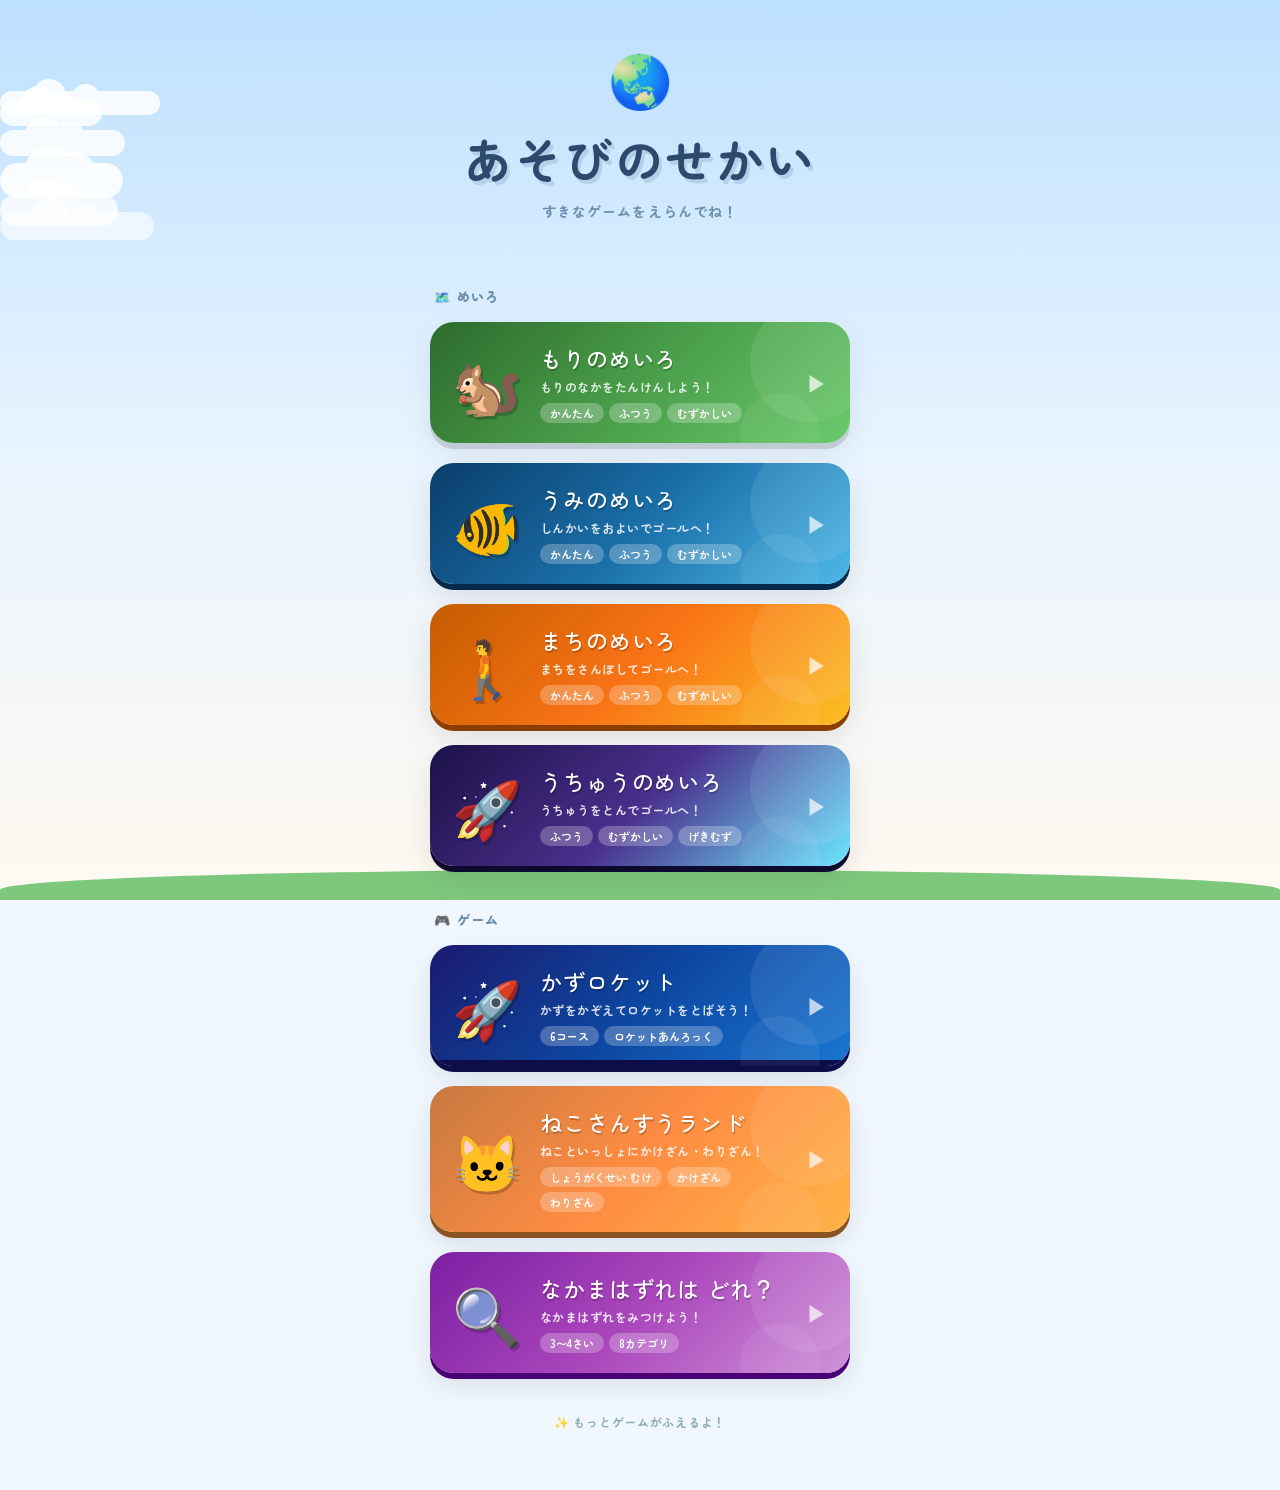
==== index.html @ f5f6fed6 "アプリ化に向けて全ゲームの外まわりをそろえる - 共通部品 common/asobi.css・asobi.js：ホームへ・おとボタンを同じ形と場所に、音を一括でオンオフ - 字体を Zen Maru " ====
<!DOCTYPE html>
<html lang="ja">
<head>
<meta charset="UTF-8">
<meta name="viewport" content="width=device-width, initial-scale=1, maximum-scale=1, user-scalable=no, viewport-fit=cover">
<title>あそびのせかい</title>
<link rel="stylesheet" href="common/asobi.css">
<script src="common/asobi.js"></script>
<style>

  * { margin: 0; padding: 0; box-sizing: border-box; }

  body {
    font-family: 'M PLUS Rounded 1c', sans-serif;
    min-height: 100vh;
    background: #f0f7ff;
    overflow-x: hidden;
  }

  /* 空のグラデーション背景 */
  .sky {
    position: fixed;
    inset: 0;
    background: linear-gradient(180deg, #bde0ff 0%, #e8f4ff 50%, #fff9f0 100%);
    z-index: 0;
  }

  /* 雲 */
  .clouds {
    position: fixed;
    inset: 0;
    z-index: 0;
    pointer-events: none;
    overflow: hidden;
  }
  .cloud {
    position: absolute;
    background: white;
    border-radius: 50px;
    opacity: 0.8;
    animation: floatCloud linear infinite;
  }
  .cloud::before, .cloud::after {
    content: '';
    position: absolute;
    background: white;
    border-radius: 50%;
  }
  @keyframes floatCloud {
    from { transform: translateX(-300px); }
    to { transform: translateX(110vw); }
  }

  /* メインコンテンツ */
  .content {
    position: relative;
    z-index: 1;
    display: flex;
    flex-direction: column;
    align-items: center;
    padding: 40px 20px 60px;
    min-height: 100vh;
  }

  /* タイトル */
  .title-area {
    text-align: center;
    margin-bottom: 10px;
    animation: fadeDown 0.6s ease both;
  }
  @keyframes fadeDown {
    from { opacity: 0; transform: translateY(-20px); }
    to { opacity: 1; transform: translateY(0); }
  }

  .title-emoji {
    font-size: 52px;
    display: block;
    margin-bottom: 8px;
    animation: bounce 2s ease-in-out infinite;
  }
  @keyframes bounce {
    0%, 100% { transform: translateY(0); }
    50% { transform: translateY(-8px); }
  }

  h1 {
    font-family: 'Kosugi Maru', sans-serif;
    font-size: clamp(28px, 8vw, 48px);
    color: #2c4a6e;
    text-shadow: 3px 4px 0 rgba(44,74,110,0.15);
    letter-spacing: 0.05em;
  }

  .subtitle {
    margin-top: 8px;
    font-size: 14px;
    color: #6a8faf;
    font-weight: 700;
    letter-spacing: 0.08em;
  }

  /* カードグリッド */
  .cards {
    display: flex;
    flex-direction: column;
    gap: 20px;
    width: 100%;
    max-width: 420px;
    margin-top: 32px;
  }

  /* 各カード */
  .card {
    text-decoration: none;
    display: block;
    border-radius: 24px;
    overflow: hidden;
    box-shadow: 0 6px 0 rgba(0,0,0,0.12), 0 12px 30px rgba(0,0,0,0.08);
    transition: transform 0.2s, box-shadow 0.2s;
    animation: fadeUp 0.5s ease both;
    position: relative;
  }
  .card:nth-child(1) { animation-delay: 0.1s; }
  .card:nth-child(2) { animation-delay: 0.2s; }
  .card:nth-child(3) { animation-delay: 0.3s; }
  .card:nth-child(4) { animation-delay: 0.4s; }
  .card:nth-child(5) { animation-delay: 0.5s; }
  .card:nth-child(6) { animation-delay: 0.6s; }
  .card-mori  { animation-delay: 0.1s; }
  .card-umi   { animation-delay: 0.2s; }
  .card-machi { animation-delay: 0.3s; }
  .card-space { animation-delay: 0.4s; }
  .card-rocket { animation-delay: 0.5s; }
  .card-neko  { animation-delay: 0.6s; }
  .card-nakama { animation-delay: 0.7s; }

  /* セクション見出し */
  .section-label {
    width: 100%;
    max-width: 420px;
    font-size: 13px;
    font-weight: 800;
    color: #6a8faf;
    letter-spacing: 0.1em;
    margin-top: 24px;
    margin-bottom: -4px;
    padding-left: 4px;
  }

  @keyframes fadeUp {
    from { opacity: 0; transform: translateY(30px); }
    to { opacity: 1; transform: translateY(0); }
  }

  .card:hover {
    transform: translateY(-4px) scale(1.01);
    box-shadow: 0 10px 0 rgba(0,0,0,0.12), 0 18px 40px rgba(0,0,0,0.12);
  }
  .card:active {
    transform: translateY(2px) scale(0.99);
    box-shadow: 0 3px 0 rgba(0,0,0,0.12);
  }

  .card-inner {
    display: flex;
    align-items: center;
    padding: 20px 22px;
    gap: 18px;
    position: relative;
    overflow: hidden;
    min-height: 110px;
  }

  /* 森カード */
  .card-mori .card-inner {
    background: linear-gradient(135deg, #2d6a2d 0%, #4a9e4a 50%, #6bc96b 100%);
  }
  .card-mori .card-border {
    box-shadow: 0 6px 0 #1a4a1a, 0 12px 30px rgba(0,0,0,0.1);
  }

  /* 街カード */
  .card-machi .card-inner {
    background: linear-gradient(135deg, #c45c00 0%, #f97316 50%, #fbbf24 100%);
  }
  .card-machi {
    box-shadow: 0 6px 0 #8b3e00, 0 12px 30px rgba(0,0,0,0.1);
  }

  /* かずロケットカード */
  .card-rocket .card-inner {
    background: linear-gradient(135deg, #1a1a6e 0%, #0d47a1 50%, #1976d2 100%);
    box-shadow: inset 0 -6px 0 #0d0d4a;
  }
  .card-rocket {
    box-shadow: 0 6px 0 #0d0d4a, 0 12px 30px rgba(0,0,0,0.1);
  }

  /* ねこ算数カード */
  .card-neko .card-inner {
    background: linear-gradient(135deg, #c87941 0%, #ff8c42 50%, #ffb347 100%);
  }
  .card-neko {
    box-shadow: 0 6px 0 #8a5520, 0 12px 30px rgba(0,0,0,0.1);
  }

  /* なかまわけカード */
  .card-nakama .card-inner {
    background: linear-gradient(135deg, #7b1fa2 0%, #ab47bc 50%, #ce93d8 100%);
  }
  .card-nakama {
    box-shadow: 0 6px 0 #4a0072, 0 12px 30px rgba(0,0,0,0.1);
  }

  /* 海カード */
  .card-umi .card-inner {
    background: linear-gradient(135deg, #0a3d6b 0%, #1a6fa8 50%, #4db8e8 100%);
  }
  .card-umi {
    box-shadow: 0 6px 0 #062a4a, 0 12px 30px rgba(0,0,0,0.1);
  }

  /* 宇宙カード */
  .card-space .card-inner {
    background: linear-gradient(135deg, #1b1147 0%, #4a2f8c 50%, #6ee7ff 100%);
  }
  .card-space {
    box-shadow: 0 6px 0 #0d0a2e, 0 12px 30px rgba(0,0,0,0.1);
  }

  /* カード装飾パターン */
  .card-inner::before {
    content: '';
    position: absolute;
    right: -20px;
    top: -20px;
    width: 120px;
    height: 120px;
    border-radius: 50%;
    background: rgba(255,255,255,0.08);
  }
  .card-inner::after {
    content: '';
    position: absolute;
    right: 30px;
    bottom: -30px;
    width: 80px;
    height: 80px;
    border-radius: 50%;
    background: rgba(255,255,255,0.06);
  }

  /* アイコン */
  .card-icon {
    font-size: 56px;
    flex-shrink: 0;
    filter: drop-shadow(2px 3px 0 rgba(0,0,0,0.2));
    animation: iconFloat 3s ease-in-out infinite;
    position: relative;
    z-index: 1;
  }
  .card:nth-child(2) .card-icon { animation-delay: -1s; }
  .card:nth-child(3) .card-icon { animation-delay: -2s; }
  .card:nth-child(4) .card-icon { animation-delay: -0.5s; }
  .card:nth-child(5) .card-icon { animation-delay: -1.5s; }
  .card:nth-child(6) .card-icon { animation-delay: -2.5s; }
  .card-umi    .card-icon { animation-delay: -1s; }
  .card-machi  .card-icon { animation-delay: -2s; }
  .card-space  .card-icon { animation-delay: -1.2s; }
  .card-rocket .card-icon { animation-delay: -0.5s; }
  .card-neko   .card-icon { animation-delay: -1.5s; }
  .card-nakama .card-icon { animation-delay: -2.5s; }
  @keyframes iconFloat {
    0%, 100% { transform: translateY(0) rotate(-3deg); }
    50% { transform: translateY(-5px) rotate(3deg); }
  }

  /* テキスト */
  .card-text {
    flex: 1;
    position: relative;
    z-index: 1;
  }

  .card-title {
    font-family: 'Kosugi Maru', sans-serif;
    font-size: 22px;
    color: white;
    text-shadow: 1px 2px 0 rgba(0,0,0,0.2);
    letter-spacing: 0.04em;
  }

  .card-desc {
    margin-top: 4px;
    font-size: 12px;
    color: rgba(255,255,255,0.85);
    font-weight: 700;
    letter-spacing: 0.04em;
  }

  .card-levels {
    margin-top: 8px;
    display: flex;
    gap: 5px;
    flex-wrap: wrap;
  }

  .level-tag {
    background: rgba(255,255,255,0.25);
    border-radius: 20px;
    padding: 2px 10px;
    font-size: 11px;
    font-weight: 700;
    color: white;
    backdrop-filter: blur(4px);
  }

  /* 矢印 */
  .card-arrow {
    font-size: 22px;
    color: rgba(255,255,255,0.7);
    flex-shrink: 0;
    position: relative;
    z-index: 1;
    transition: transform 0.2s;
  }
  .card:hover .card-arrow {
    transform: translateX(4px);
  }

  /* フッター */
  .footer {
    margin-top: 40px;
    font-size: 12px;
    color: #8aabb0;
    font-weight: 700;
    letter-spacing: 0.06em;
    animation: fadeUp 0.5s 0.5s ease both;
  }

  /* 地面の草 */
  .ground {
    position: fixed;
    bottom: 0;
    left: 0;
    right: 0;
    height: 50px;
    z-index: 0;
    pointer-events: none;
    overflow: hidden;
  }
  .grass {
    position: absolute;
    bottom: 0;
    width: 100%;
    height: 30px;
    background: #7ec87e;
    border-radius: 50% 50% 0 0 / 20px 20px 0 0;
  }
</style>
</head>
<body data-asobi="index">

<div class="sky"></div>
<div class="clouds" id="clouds"></div>
<div class="ground"><div class="grass"></div></div>

<div class="content">
  <div class="title-area">
    <span class="title-emoji">🌏</span>
    <h1>あそびのせかい</h1>
    <p class="subtitle">すきなゲームをえらんでね！</p>
  </div>

  <div class="cards">

    <div class="section-label">🗺️ めいろ</div>

    <!-- もりのめいろ -->
    <a class="card card-mori" href="forest-maze.html">
      <div class="card-inner">
        <div class="card-icon">🐿️</div>
        <div class="card-text">
          <div class="card-title">もりのめいろ</div>
          <div class="card-desc">もりのなかをたんけんしよう！</div>
          <div class="card-levels">
            <span class="level-tag">かんたん</span>
            <span class="level-tag">ふつう</span>
            <span class="level-tag">むずかしい</span>
          </div>
        </div>
        <div class="card-arrow">▶</div>
      </div>
    </a>

    <!-- うみのめいろ -->
    <a class="card card-umi" href="ocean-maze.html">
      <div class="card-inner">
        <div class="card-icon">🐠</div>
        <div class="card-text">
          <div class="card-title">うみのめいろ</div>
          <div class="card-desc">しんかいをおよいでゴールへ！</div>
          <div class="card-levels">
            <span class="level-tag">かんたん</span>
            <span class="level-tag">ふつう</span>
            <span class="level-tag">むずかしい</span>
          </div>
        </div>
        <div class="card-arrow">▶</div>
      </div>
    </a>

    <!-- まちのめいろ -->
    <a class="card card-machi" href="city-maze.html">
      <div class="card-inner">
        <div class="card-icon">🚶</div>
        <div class="card-text">
          <div class="card-title">まちのめいろ</div>
          <div class="card-desc">まちをさんぽしてゴールへ！</div>
          <div class="card-levels">
            <span class="level-tag">かんたん</span>
            <span class="level-tag">ふつう</span>
            <span class="level-tag">むずかしい</span>
          </div>
        </div>
        <div class="card-arrow">▶</div>
      </div>
    </a>

    <!-- うちゅうのめいろ -->
    <a class="card card-space" href="space-maze.html">
      <div class="card-inner">
        <div class="card-icon">🚀</div>
        <div class="card-text">
          <div class="card-title">うちゅうのめいろ</div>
          <div class="card-desc">うちゅうをとんでゴールへ！</div>
          <div class="card-levels">
            <span class="level-tag">ふつう</span>
            <span class="level-tag">むずかしい</span>
            <span class="level-tag">げきむず</span>
          </div>
        </div>
        <div class="card-arrow">▶</div>
      </div>
    </a>

    <div class="section-label">🎮 ゲーム</div>

    <!-- かずロケット -->
    <a class="card card-rocket" href="kazu-rocket.html">
      <div class="card-inner">
        <div class="card-icon">🚀</div>
        <div class="card-text">
          <div class="card-title">かずロケット</div>
          <div class="card-desc">かずをかぞえてロケットをとばそう！</div>
          <div class="card-levels">
            <span class="level-tag">6コース</span>
            <span class="level-tag">ロケットあんろっく</span>
          </div>
        </div>
        <div class="card-arrow">▶</div>
      </div>
    </a>

    <!-- ねこさんすうランド -->
    <a class="card card-neko" href="neko-math.html">
      <div class="card-inner">
        <div class="card-icon">🐱</div>
        <div class="card-text">
          <div class="card-title">ねこさんすうランド</div>
          <div class="card-desc">ねこといっしょにかけざん・わりざん！</div>
          <div class="card-levels">
            <span class="level-tag">しょうがくせい むけ</span>
            <span class="level-tag">かけざん</span>
            <span class="level-tag">わりざん</span>
          </div>
        </div>
        <div class="card-arrow">▶</div>
      </div>
    </a>

    <!-- なかまわけ -->
    <a class="card card-nakama" href="nakamawake.html">
      <div class="card-inner">
        <div class="card-icon">🔍</div>
        <div class="card-text">
          <div class="card-title">なかまはずれは どれ？</div>
          <div class="card-desc">なかまはずれをみつけよう！</div>
          <div class="card-levels">
            <span class="level-tag">3〜4さい</span>
            <span class="level-tag">8カテゴリ</span>
          </div>
        </div>
        <div class="card-arrow">▶</div>
      </div>
    </a>

  </div>

  <p class="footer">✨ もっとゲームがふえるよ！</p>
</div>

<script>
// 雲を生成
const cloudsEl = document.getElementById('clouds');
for (let i = 0; i < 6; i++) {
  const c = document.createElement('div');
  c.className = 'cloud';
  const w = 80 + Math.random() * 120;
  const h = 24 + Math.random() * 16;
  const dur = 25 + Math.random() * 25;
  c.style.cssText = `
    width:${w}px; height:${h}px;
    top:${5 + Math.random() * 30}%;
    animation-duration:${dur}s;
    animation-delay:${-Math.random() * dur}s;
    opacity:${0.6 + Math.random() * 0.3};
  `;
  // 雲のこぶ
  c.innerHTML = `
    <div style="position:absolute;width:${h*1.4}px;height:${h*1.4}px;background:white;border-radius:50%;top:-${h*0.5}px;left:${w*0.2}px;"></div>
    <div style="position:absolute;width:${h*1.1}px;height:${h*1.1}px;background:white;border-radius:50%;top:-${h*0.3}px;left:${w*0.45}px;"></div>
  `;
  cloudsEl.appendChild(c);
}
</script>
</body>
</html>
---- common/asobi.css ----
/* あそびのせかい 共通の見た目（全ページで、各ページの <style> より前に読み込む） */

/* 字体：Zen Maru Gothic を、使う文字だけにしぼって同梱（tools/make_fonts.py で作る）。ネットがなくても同じ字体 */
@font-face { font-family: 'AsobiMaru'; src: url('../fonts/asobi-maru-500.woff2') format('woff2'); font-weight: 100 599; font-display: swap; }
@font-face { font-family: 'AsobiMaru'; src: url('../fonts/asobi-maru-700.woff2') format('woff2'); font-weight: 600 799; font-display: swap; }
@font-face { font-family: 'AsobiMaru'; src: url('../fonts/asobi-maru-900.woff2') format('woff2'); font-weight: 800 1000; font-display: swap; }

:root { --asobi-font: 'AsobiMaru', 'Hiragino Maru Gothic ProN', 'Hiragino Sans', sans-serif; }

/* ゲームごとにばらばらだった字体を、ここで1つにそろえる */
body, body * { font-family: var(--asobi-font) !important; }

/* 子ども向けのさわり心地：ダブルタップで拡大しない・長押しで文字を選ばない・タップの灰色を出さない */
html { -webkit-text-size-adjust: 100%; }
body {
  -webkit-tap-highlight-color: transparent;
  -webkit-user-select: none; user-select: none;
  -webkit-touch-callout: none;
  touch-action: manipulation;
  overscroll-behavior: none;
}
input, textarea { -webkit-user-select: text; user-select: text; }

/* 左上「ホームへ」・右上「おと」：どのゲームでも同じ形・同じ場所 */
.asobi-btn {
  position: fixed;
  top: calc(10px + env(safe-area-inset-top));
  z-index: 1000;
  display: inline-flex; align-items: center; justify-content: center; gap: 4px;
  min-height: 44px; padding: 0 16px;
  border: none; border-radius: 999px;
  background: rgba(255, 255, 255, 0.94);
  color: #3d3a4b;
  font-size: 15px; font-weight: 700; line-height: 1;
  text-decoration: none; white-space: nowrap;
  box-shadow: 0 3px 0 rgba(0, 0, 0, 0.16), 0 4px 12px rgba(0, 0, 0, 0.12);
  cursor: pointer;
}
.asobi-btn:active { transform: translateY(2px); box-shadow: 0 1px 0 rgba(0, 0, 0, 0.16); }
.asobi-home  { left:  calc(10px + env(safe-area-inset-left)); }
.asobi-sound { right: calc(10px + env(safe-area-inset-right)); width: 44px; padding: 0; font-size: 20px; }
.asobi-sound.off { background: rgba(255, 255, 255, 0.7); }
.asobi-btn.in-slot { position: static; flex: none; }
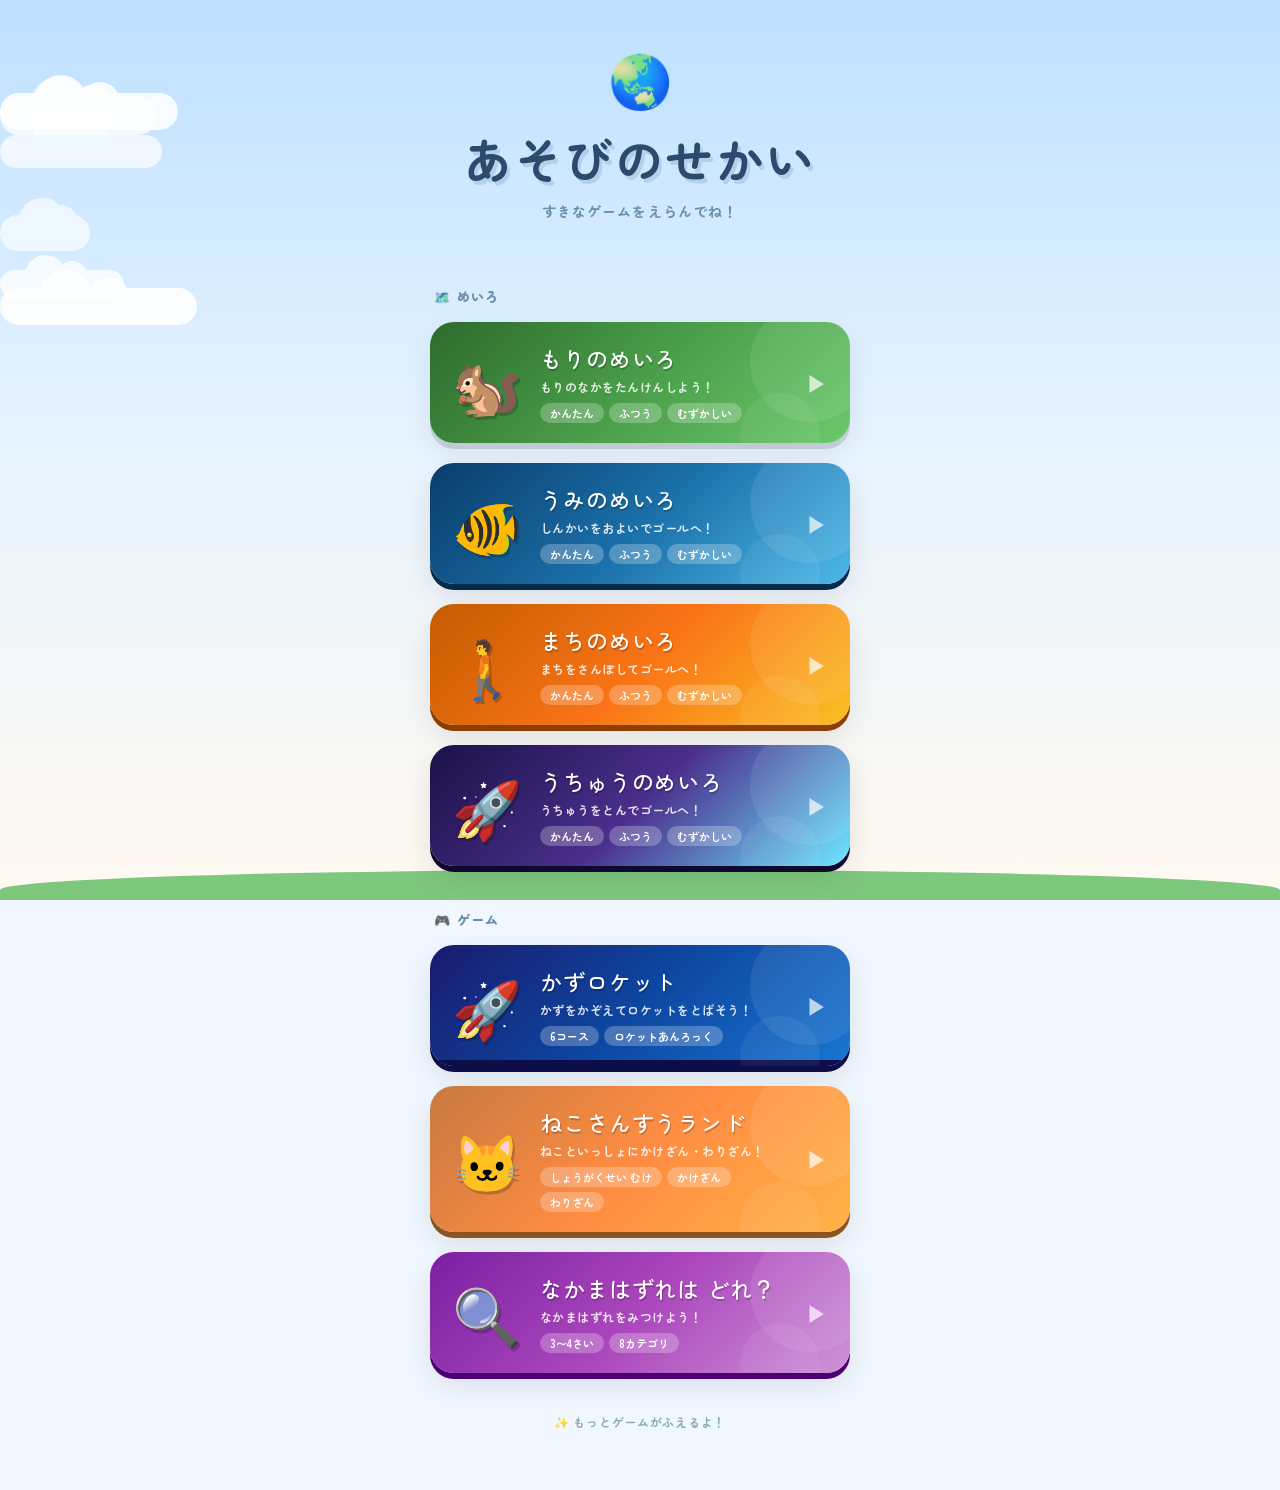
==== commit fcf5bfe1: "めいろ4つの骨組みを共通にする（common/maze.js・maze.css） - 並び：タイトル→むずかしさ→あたらしく・ヒント・おんがく→あるいたマス→めいろ→やじるし - むずかしさは どれも" ====
--- a/index.html
+++ b/index.html
@@ -436,9 +436,9 @@
           <div class="card-title">うちゅうのめいろ</div>
           <div class="card-desc">うちゅうをとんでゴールへ！</div>
           <div class="card-levels">
+            <span class="level-tag">かんたん</span>
             <span class="level-tag">ふつう</span>
             <span class="level-tag">むずかしい</span>
-            <span class="level-tag">げきむず</span>
           </div>
         </div>
         <div class="card-arrow">▶</div>
--- a/common/asobi.css
+++ b/common/asobi.css
@@ -41,3 +41,7 @@
 .asobi-sound { right: calc(10px + env(safe-area-inset-right)); width: 44px; padding: 0; font-size: 20px; }
 .asobi-sound.off { background: rgba(255, 255, 255, 0.7); }
 .asobi-btn.in-slot { position: static; flex: none; }
+
+/* アプリ（iPhone）では画面のいちばん上（時計・電池の帯）の下までゲームの背景を広げ、中身は帯の下から始める。
+   ブラウザでは env() が 0 なので何も変わらない */
+html { padding-top: env(safe-area-inset-top); padding-bottom: env(safe-area-inset-bottom); }
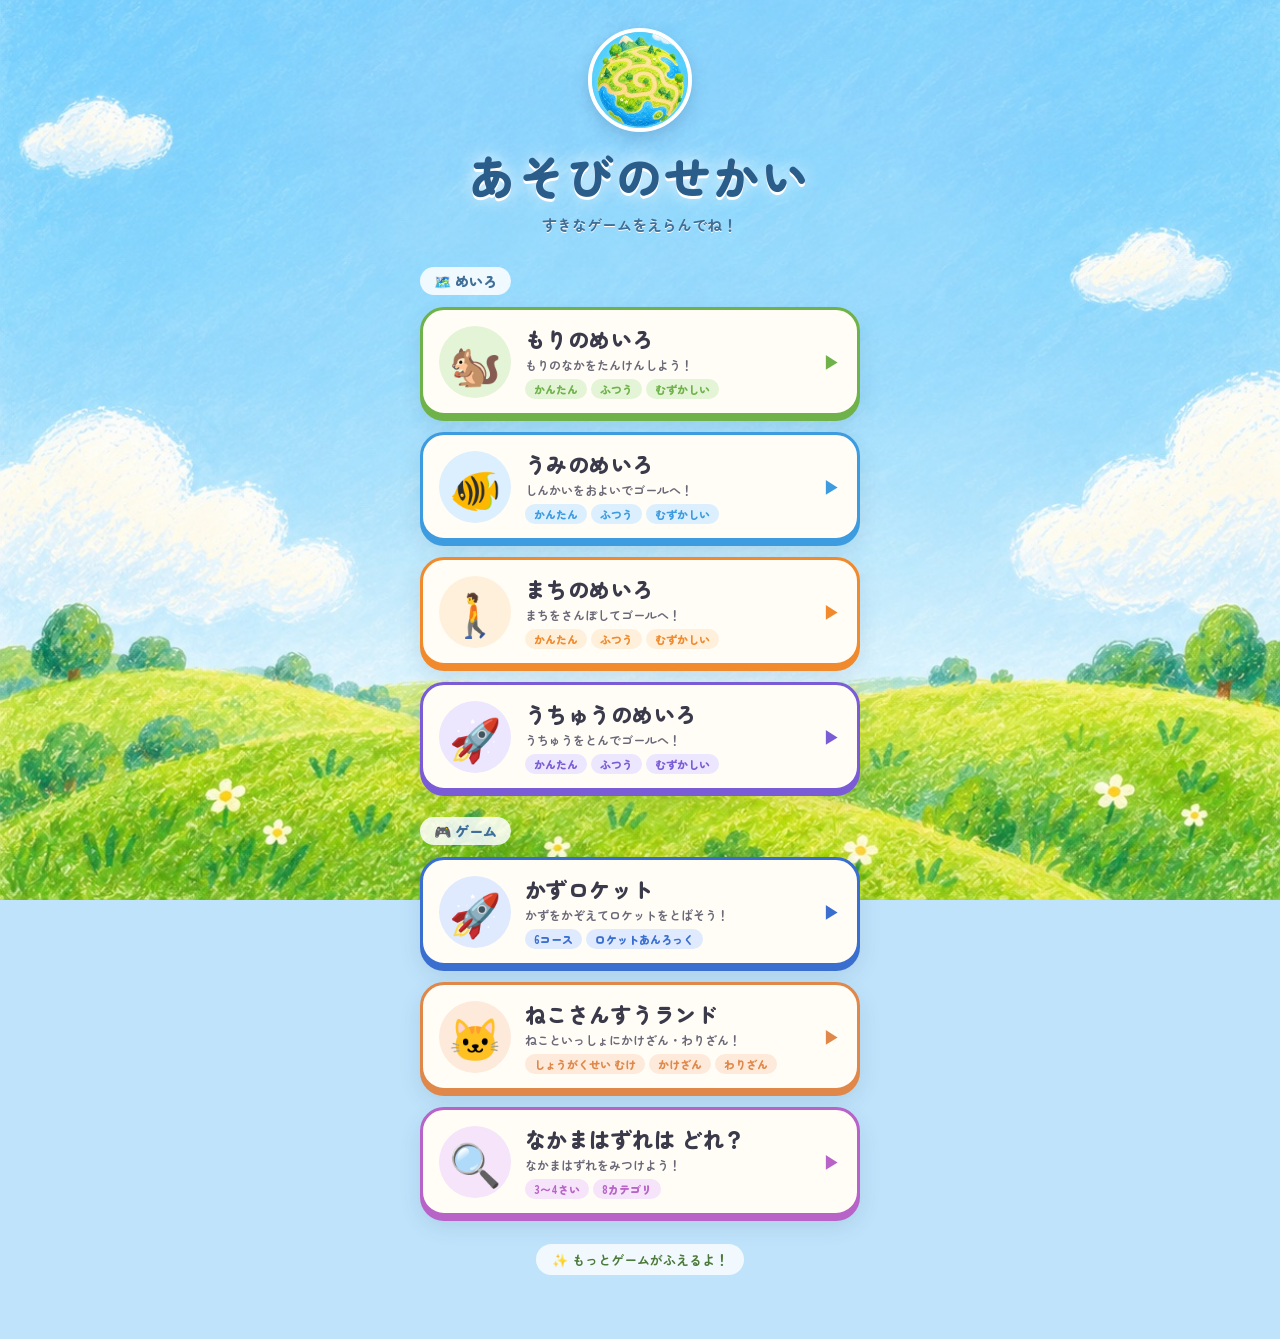
==== commit 927feec5: "ホームを絵本の世界に（起動画面の空と丘を背景、アイコンの地球をタイトルに、カードは画用紙ふう） Co-Authored-By: Claude Opus 5.5 <noreply@anthropic.c" ====
--- a/index.html
+++ b/index.html
@@ -7,368 +7,95 @@
 <link rel="stylesheet" href="common/asobi.css">
 <script src="common/asobi.js"></script>
 <style>
-
+  /* ホーム：アイコン・起動画面と同じ、クレヨンの絵本の世界 */
   * { margin: 0; padding: 0; box-sizing: border-box; }
-
   body {
-    font-family: 'M PLUS Rounded 1c', sans-serif;
     min-height: 100vh;
-    background: #f0f7ff;
+    background: #bfe3fb url('images/sky.jpg') center bottom / cover no-repeat fixed;
     overflow-x: hidden;
   }
-
-  /* 空のグラデーション背景 */
-  .sky {
-    position: fixed;
-    inset: 0;
-    background: linear-gradient(180deg, #bde0ff 0%, #e8f4ff 50%, #fff9f0 100%);
-    z-index: 0;
-  }
-
-  /* 雲 */
-  .clouds {
-    position: fixed;
-    inset: 0;
-    z-index: 0;
-    pointer-events: none;
-    overflow: hidden;
-  }
-  .cloud {
-    position: absolute;
-    background: white;
-    border-radius: 50px;
-    opacity: 0.8;
-    animation: floatCloud linear infinite;
-  }
-  .cloud::before, .cloud::after {
-    content: '';
-    position: absolute;
-    background: white;
-    border-radius: 50%;
-  }
-  @keyframes floatCloud {
-    from { transform: translateX(-300px); }
-    to { transform: translateX(110vw); }
-  }
-
-  /* メインコンテンツ */
   .content {
-    position: relative;
-    z-index: 1;
-    display: flex;
-    flex-direction: column;
-    align-items: center;
-    padding: 40px 20px 60px;
-    min-height: 100vh;
-  }
-
-  /* タイトル */
-  .title-area {
-    text-align: center;
-    margin-bottom: 10px;
-    animation: fadeDown 0.6s ease both;
-  }
-  @keyframes fadeDown {
-    from { opacity: 0; transform: translateY(-20px); }
-    to { opacity: 1; transform: translateY(0); }
-  }
-
-  .title-emoji {
-    font-size: 52px;
-    display: block;
-    margin-bottom: 8px;
-    animation: bounce 2s ease-in-out infinite;
-  }
-  @keyframes bounce {
-    0%, 100% { transform: translateY(0); }
-    50% { transform: translateY(-8px); }
-  }
-
+    position: relative; z-index: 1;
+    display: flex; flex-direction: column; align-items: center;
+    padding: 28px 16px 64px;
+  }
+
+  .title-area { text-align: center; animation: fadeDown 0.6s ease both; }
+  @keyframes fadeDown { from { opacity: 0; transform: translateY(-20px); } to { opacity: 1; transform: none; } }
+  .globe {
+    display: block; width: 104px; height: 104px; margin: 0 auto 10px;
+    border-radius: 50%; border: 4px solid #fff;
+    box-shadow: 0 6px 16px rgba(40, 90, 140, 0.25);
+    animation: bob 3s ease-in-out infinite;
+  }
+  @keyframes bob { 0%, 100% { transform: translateY(0) rotate(-3deg); } 50% { transform: translateY(-8px) rotate(3deg); } }
   h1 {
-    font-family: 'Kosugi Maru', sans-serif;
-    font-size: clamp(28px, 8vw, 48px);
-    color: #2c4a6e;
-    text-shadow: 3px 4px 0 rgba(44,74,110,0.15);
-    letter-spacing: 0.05em;
-  }
-
-  .subtitle {
-    margin-top: 8px;
-    font-size: 14px;
-    color: #6a8faf;
-    font-weight: 700;
-    letter-spacing: 0.08em;
-  }
-
-  /* カードグリッド */
-  .cards {
-    display: flex;
-    flex-direction: column;
-    gap: 20px;
-    width: 100%;
-    max-width: 420px;
-    margin-top: 32px;
-  }
-
-  /* 各カード */
+    font-size: clamp(30px, 9vw, 46px); font-weight: 900; letter-spacing: 0.06em;
+    color: #2b5d8a;
+    text-shadow: 0 3px 0 #fff, 0 0 18px rgba(255, 255, 255, 0.9);
+  }
+  .subtitle { margin-top: 6px; font-size: 15px; font-weight: 700; color: #3f6f98; text-shadow: 0 1px 0 #fff; }
+
+  .cards { display: flex; flex-direction: column; gap: 16px; width: 100%; max-width: 440px; margin-top: 22px; }
+  .section-label {
+    align-self: flex-start;
+    margin: 10px 0 -4px; padding: 4px 14px;
+    border-radius: 999px; background: rgba(255, 255, 255, 0.85);
+    font-size: 14px; font-weight: 900; color: #3f6f98;
+  }
+
+  /* カード：画用紙に、ゲームごとの色のふち */
   .card {
-    text-decoration: none;
-    display: block;
-    border-radius: 24px;
-    overflow: hidden;
-    box-shadow: 0 6px 0 rgba(0,0,0,0.12), 0 12px 30px rgba(0,0,0,0.08);
-    transition: transform 0.2s, box-shadow 0.2s;
+    --c: #7cbf5a; --c2: #e6f5da;
+    display: block; text-decoration: none;
+    border-radius: 24px; border: 3px solid var(--c);
+    background: #fffdf6;
+    box-shadow: 0 5px 0 var(--c), 0 10px 22px rgba(40, 70, 100, 0.12);
+    transition: transform 0.15s, box-shadow 0.15s;
     animation: fadeUp 0.5s ease both;
-    position: relative;
-  }
-  .card:nth-child(1) { animation-delay: 0.1s; }
-  .card:nth-child(2) { animation-delay: 0.2s; }
-  .card:nth-child(3) { animation-delay: 0.3s; }
-  .card:nth-child(4) { animation-delay: 0.4s; }
-  .card:nth-child(5) { animation-delay: 0.5s; }
-  .card:nth-child(6) { animation-delay: 0.6s; }
-  .card-mori  { animation-delay: 0.1s; }
-  .card-umi   { animation-delay: 0.2s; }
-  .card-machi { animation-delay: 0.3s; }
-  .card-space { animation-delay: 0.4s; }
-  .card-rocket { animation-delay: 0.5s; }
-  .card-neko  { animation-delay: 0.6s; }
-  .card-nakama { animation-delay: 0.7s; }
-
-  /* セクション見出し */
-  .section-label {
-    width: 100%;
-    max-width: 420px;
-    font-size: 13px;
-    font-weight: 800;
-    color: #6a8faf;
-    letter-spacing: 0.1em;
-    margin-top: 24px;
-    margin-bottom: -4px;
-    padding-left: 4px;
-  }
-
-  @keyframes fadeUp {
-    from { opacity: 0; transform: translateY(30px); }
-    to { opacity: 1; transform: translateY(0); }
-  }
-
-  .card:hover {
-    transform: translateY(-4px) scale(1.01);
-    box-shadow: 0 10px 0 rgba(0,0,0,0.12), 0 18px 40px rgba(0,0,0,0.12);
-  }
-  .card:active {
-    transform: translateY(2px) scale(0.99);
-    box-shadow: 0 3px 0 rgba(0,0,0,0.12);
-  }
-
-  .card-inner {
-    display: flex;
-    align-items: center;
-    padding: 20px 22px;
-    gap: 18px;
-    position: relative;
-    overflow: hidden;
-    min-height: 110px;
-  }
-
-  /* 森カード */
-  .card-mori .card-inner {
-    background: linear-gradient(135deg, #2d6a2d 0%, #4a9e4a 50%, #6bc96b 100%);
-  }
-  .card-mori .card-border {
-    box-shadow: 0 6px 0 #1a4a1a, 0 12px 30px rgba(0,0,0,0.1);
-  }
-
-  /* 街カード */
-  .card-machi .card-inner {
-    background: linear-gradient(135deg, #c45c00 0%, #f97316 50%, #fbbf24 100%);
-  }
-  .card-machi {
-    box-shadow: 0 6px 0 #8b3e00, 0 12px 30px rgba(0,0,0,0.1);
-  }
-
-  /* かずロケットカード */
-  .card-rocket .card-inner {
-    background: linear-gradient(135deg, #1a1a6e 0%, #0d47a1 50%, #1976d2 100%);
-    box-shadow: inset 0 -6px 0 #0d0d4a;
-  }
-  .card-rocket {
-    box-shadow: 0 6px 0 #0d0d4a, 0 12px 30px rgba(0,0,0,0.1);
-  }
-
-  /* ねこ算数カード */
-  .card-neko .card-inner {
-    background: linear-gradient(135deg, #c87941 0%, #ff8c42 50%, #ffb347 100%);
-  }
-  .card-neko {
-    box-shadow: 0 6px 0 #8a5520, 0 12px 30px rgba(0,0,0,0.1);
-  }
-
-  /* なかまわけカード */
-  .card-nakama .card-inner {
-    background: linear-gradient(135deg, #7b1fa2 0%, #ab47bc 50%, #ce93d8 100%);
-  }
-  .card-nakama {
-    box-shadow: 0 6px 0 #4a0072, 0 12px 30px rgba(0,0,0,0.1);
-  }
-
-  /* 海カード */
-  .card-umi .card-inner {
-    background: linear-gradient(135deg, #0a3d6b 0%, #1a6fa8 50%, #4db8e8 100%);
-  }
-  .card-umi {
-    box-shadow: 0 6px 0 #062a4a, 0 12px 30px rgba(0,0,0,0.1);
-  }
-
-  /* 宇宙カード */
-  .card-space .card-inner {
-    background: linear-gradient(135deg, #1b1147 0%, #4a2f8c 50%, #6ee7ff 100%);
-  }
-  .card-space {
-    box-shadow: 0 6px 0 #0d0a2e, 0 12px 30px rgba(0,0,0,0.1);
-  }
-
-  /* カード装飾パターン */
-  .card-inner::before {
-    content: '';
-    position: absolute;
-    right: -20px;
-    top: -20px;
-    width: 120px;
-    height: 120px;
-    border-radius: 50%;
-    background: rgba(255,255,255,0.08);
-  }
-  .card-inner::after {
-    content: '';
-    position: absolute;
-    right: 30px;
-    bottom: -30px;
-    width: 80px;
-    height: 80px;
-    border-radius: 50%;
-    background: rgba(255,255,255,0.06);
-  }
-
-  /* アイコン */
+  }
+  @keyframes fadeUp { from { opacity: 0; transform: translateY(24px); } to { opacity: 1; transform: none; } }
+  .card:active { transform: translateY(3px); box-shadow: 0 2px 0 var(--c), 0 4px 10px rgba(40, 70, 100, 0.12); }
+  .card-mori   { --c: #6fb24a; --c2: #e4f4d6; animation-delay: .05s; }
+  .card-umi    { --c: #3d9be0; --c2: #dcefff; animation-delay: .1s; }
+  .card-machi  { --c: #f08a2c; --c2: #fff0dc; animation-delay: .15s; }
+  .card-space  { --c: #7a5cd6; --c2: #ece6ff; animation-delay: .2s; }
+  .card-rocket { --c: #3a6fd0; --c2: #e0eaff; animation-delay: .25s; }
+  .card-neko   { --c: #e0884a; --c2: #fdeadb; animation-delay: .3s; }
+  .card-nakama { --c: #b763c7; --c2: #f6e4fa; animation-delay: .35s; }
+
+  .card-inner { display: flex; align-items: center; gap: 14px; padding: 14px 16px; }
   .card-icon {
-    font-size: 56px;
-    flex-shrink: 0;
-    filter: drop-shadow(2px 3px 0 rgba(0,0,0,0.2));
+    flex: none; width: 72px; height: 72px; border-radius: 50%;
+    display: flex; align-items: center; justify-content: center;
+    background: var(--c2); font-size: 42px;
     animation: iconFloat 3s ease-in-out infinite;
-    position: relative;
-    z-index: 1;
-  }
-  .card:nth-child(2) .card-icon { animation-delay: -1s; }
-  .card:nth-child(3) .card-icon { animation-delay: -2s; }
-  .card:nth-child(4) .card-icon { animation-delay: -0.5s; }
-  .card:nth-child(5) .card-icon { animation-delay: -1.5s; }
-  .card:nth-child(6) .card-icon { animation-delay: -2.5s; }
-  .card-umi    .card-icon { animation-delay: -1s; }
-  .card-machi  .card-icon { animation-delay: -2s; }
-  .card-space  .card-icon { animation-delay: -1.2s; }
-  .card-rocket .card-icon { animation-delay: -0.5s; }
-  .card-neko   .card-icon { animation-delay: -1.5s; }
-  .card-nakama .card-icon { animation-delay: -2.5s; }
-  @keyframes iconFloat {
-    0%, 100% { transform: translateY(0) rotate(-3deg); }
-    50% { transform: translateY(-5px) rotate(3deg); }
-  }
-
-  /* テキスト */
-  .card-text {
-    flex: 1;
-    position: relative;
-    z-index: 1;
-  }
-
-  .card-title {
-    font-family: 'Kosugi Maru', sans-serif;
-    font-size: 22px;
-    color: white;
-    text-shadow: 1px 2px 0 rgba(0,0,0,0.2);
-    letter-spacing: 0.04em;
-  }
-
-  .card-desc {
-    margin-top: 4px;
-    font-size: 12px;
-    color: rgba(255,255,255,0.85);
-    font-weight: 700;
-    letter-spacing: 0.04em;
-  }
-
-  .card-levels {
-    margin-top: 8px;
-    display: flex;
-    gap: 5px;
-    flex-wrap: wrap;
-  }
-
-  .level-tag {
-    background: rgba(255,255,255,0.25);
-    border-radius: 20px;
-    padding: 2px 10px;
-    font-size: 11px;
-    font-weight: 700;
-    color: white;
-    backdrop-filter: blur(4px);
-  }
-
-  /* 矢印 */
-  .card-arrow {
-    font-size: 22px;
-    color: rgba(255,255,255,0.7);
-    flex-shrink: 0;
-    position: relative;
-    z-index: 1;
-    transition: transform 0.2s;
-  }
-  .card:hover .card-arrow {
-    transform: translateX(4px);
-  }
-
-  /* フッター */
+  }
+  @keyframes iconFloat { 0%, 100% { transform: translateY(0) rotate(-3deg); } 50% { transform: translateY(-4px) rotate(3deg); } }
+  .card-umi .card-icon { animation-delay: -1s; } .card-machi .card-icon { animation-delay: -2s; }
+  .card-space .card-icon { animation-delay: -.5s; } .card-rocket .card-icon { animation-delay: -1.5s; }
+  .card-neko .card-icon { animation-delay: -2.5s; } .card-nakama .card-icon { animation-delay: -.8s; }
+  .card-text { flex: 1; min-width: 0; }
+  .card-title { font-size: clamp(15px, 4.8vw, 21px); font-weight: 900; color: #3b3a4a; letter-spacing: 0.02em; white-space: nowrap; }
+  .card-nakama .card-title { font-size: clamp(14px, 4.3vw, 21px); } /* いちばん長い名前 */
+  .card-desc { margin-top: 2px; font-size: 12px; font-weight: 700; color: #6b6878; }
+  .card-levels { margin-top: 6px; display: flex; gap: 4px; flex-wrap: wrap; }
+  .level-tag { padding: 2px 9px; border-radius: 999px; background: var(--c2); color: var(--c); font-size: 11px; font-weight: 800; }
+  .card-arrow { flex: none; font-size: 18px; color: var(--c); }
+
   .footer {
-    margin-top: 40px;
-    font-size: 12px;
-    color: #8aabb0;
-    font-weight: 700;
-    letter-spacing: 0.06em;
-    animation: fadeUp 0.5s 0.5s ease both;
-  }
-
-  /* 地面の草 */
-  .ground {
-    position: fixed;
-    bottom: 0;
-    left: 0;
-    right: 0;
-    height: 50px;
-    z-index: 0;
-    pointer-events: none;
-    overflow: hidden;
-  }
-  .grass {
-    position: absolute;
-    bottom: 0;
-    width: 100%;
-    height: 30px;
-    background: #7ec87e;
-    border-radius: 50% 50% 0 0 / 20px 20px 0 0;
+    margin-top: 28px; padding: 6px 16px; border-radius: 999px;
+    background: rgba(255, 255, 255, 0.8);
+    font-size: 13px; font-weight: 700; color: #4b7a3a;
   }
 </style>
 </head>
 <body data-asobi="index">
 
-<div class="sky"></div>
-<div class="clouds" id="clouds"></div>
-<div class="ground"><div class="grass"></div></div>
 
 <div class="content">
   <div class="title-area">
-    <span class="title-emoji">🌏</span>
+    <img class="globe" src="images/globe.jpg" alt="">
     <h1>あそびのせかい</h1>
     <p class="subtitle">すきなゲームをえらんでね！</p>
   </div>
@@ -501,29 +228,5 @@
   <p class="footer">✨ もっとゲームがふえるよ！</p>
 </div>
 
-<script>
-// 雲を生成
-const cloudsEl = document.getElementById('clouds');
-for (let i = 0; i < 6; i++) {
-  const c = document.createElement('div');
-  c.className = 'cloud';
-  const w = 80 + Math.random() * 120;
-  const h = 24 + Math.random() * 16;
-  const dur = 25 + Math.random() * 25;
-  c.style.cssText = `
-    width:${w}px; height:${h}px;
-    top:${5 + Math.random() * 30}%;
-    animation-duration:${dur}s;
-    animation-delay:${-Math.random() * dur}s;
-    opacity:${0.6 + Math.random() * 0.3};
-  `;
-  // 雲のこぶ
-  c.innerHTML = `
-    <div style="position:absolute;width:${h*1.4}px;height:${h*1.4}px;background:white;border-radius:50%;top:-${h*0.5}px;left:${w*0.2}px;"></div>
-    <div style="position:absolute;width:${h*1.1}px;height:${h*1.1}px;background:white;border-radius:50%;top:-${h*0.3}px;left:${w*0.45}px;"></div>
-  `;
-  cloudsEl.appendChild(c);
-}
-</script>
 </body>
 </html>
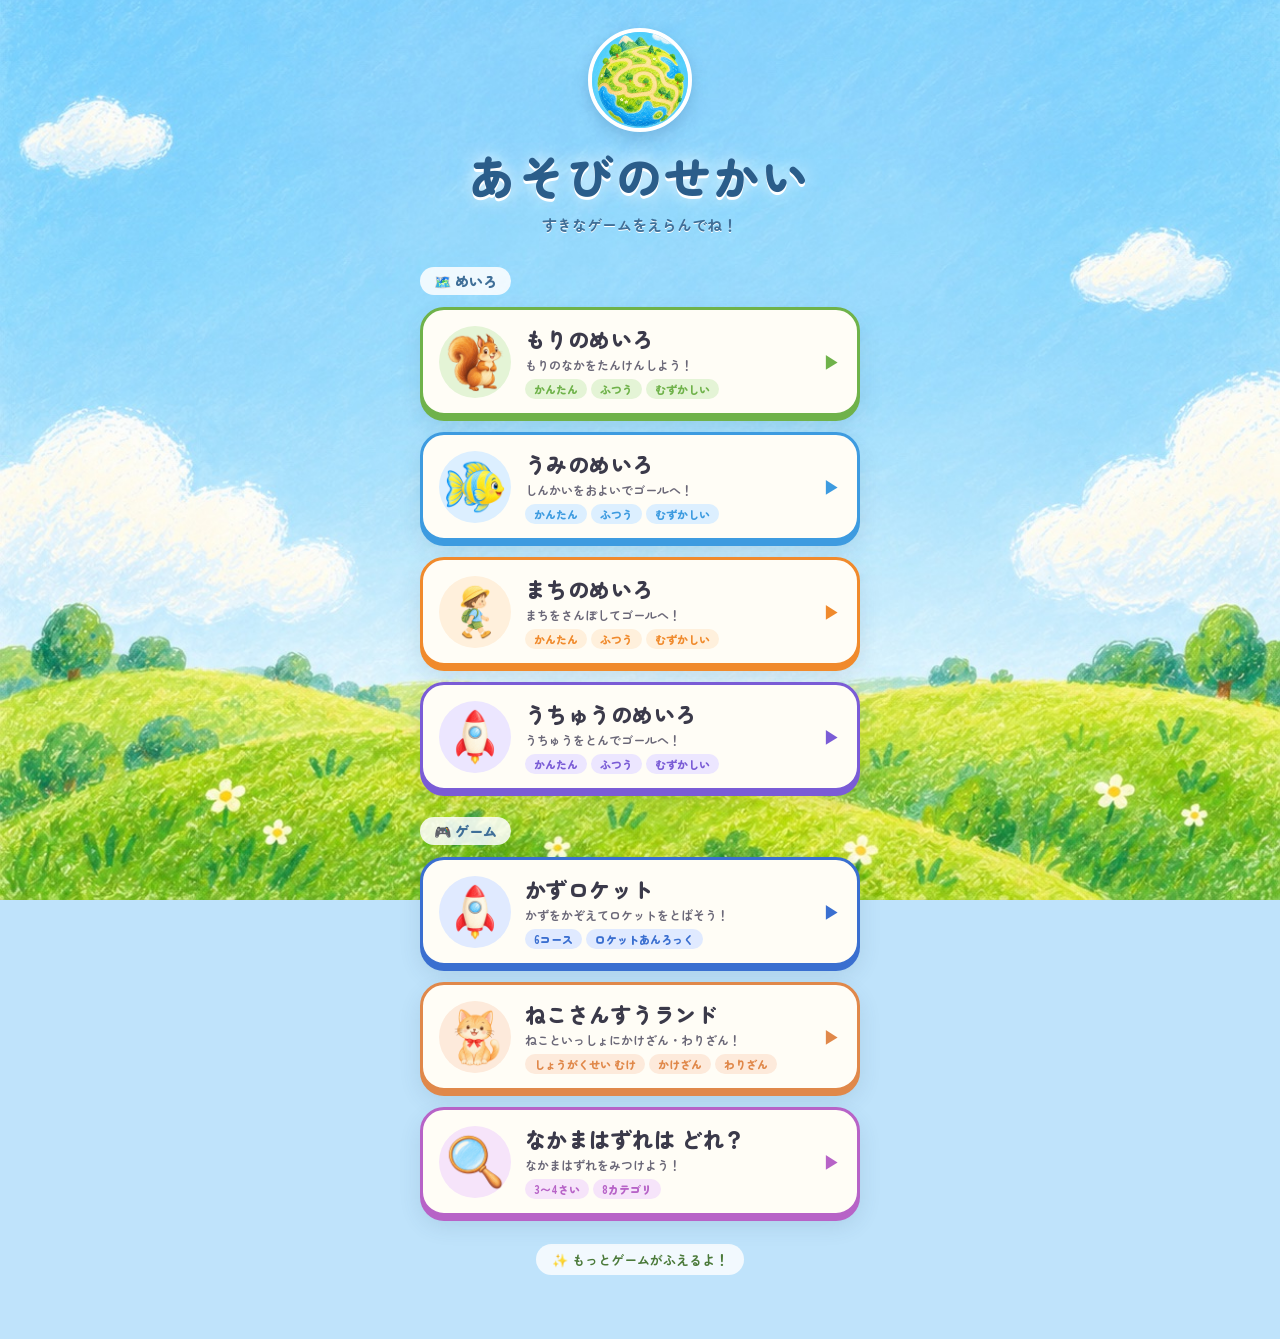
==== commit 51d6014c: "中の画面も絵本の世界に（ChatGPT のクレヨンの絵） - めいろ4つ：背景の絵、主人公（リス・さかな・子ども・ロケット）とゴール（おうち・ひとで・旗・わくせい）・⭐を絵に。うみは明るい海の色に -" ====
--- a/index.html
+++ b/index.html
@@ -75,6 +75,7 @@
   .card-umi .card-icon { animation-delay: -1s; } .card-machi .card-icon { animation-delay: -2s; }
   .card-space .card-icon { animation-delay: -.5s; } .card-rocket .card-icon { animation-delay: -1.5s; }
   .card-neko .card-icon { animation-delay: -2.5s; } .card-nakama .card-icon { animation-delay: -.8s; }
+  .card-icon img { width: 60px; height: 60px; display: block; }
   .card-text { flex: 1; min-width: 0; }
   .card-title { font-size: clamp(15px, 4.8vw, 21px); font-weight: 900; color: #3b3a4a; letter-spacing: 0.02em; white-space: nowrap; }
   .card-nakama .card-title { font-size: clamp(14px, 4.3vw, 21px); } /* いちばん長い名前 */
@@ -107,7 +108,7 @@
     <!-- もりのめいろ -->
     <a class="card card-mori" href="forest-maze.html">
       <div class="card-inner">
-        <div class="card-icon">🐿️</div>
+        <div class="card-icon"><img src="images/chara/risu.png" alt=""></div>
         <div class="card-text">
           <div class="card-title">もりのめいろ</div>
           <div class="card-desc">もりのなかをたんけんしよう！</div>
@@ -124,7 +125,7 @@
     <!-- うみのめいろ -->
     <a class="card card-umi" href="ocean-maze.html">
       <div class="card-inner">
-        <div class="card-icon">🐠</div>
+        <div class="card-icon"><img src="images/chara/sakana.png" alt=""></div>
         <div class="card-text">
           <div class="card-title">うみのめいろ</div>
           <div class="card-desc">しんかいをおよいでゴールへ！</div>
@@ -141,7 +142,7 @@
     <!-- まちのめいろ -->
     <a class="card card-machi" href="city-maze.html">
       <div class="card-inner">
-        <div class="card-icon">🚶</div>
+        <div class="card-icon"><img src="images/chara/kodomo.png" alt=""></div>
         <div class="card-text">
           <div class="card-title">まちのめいろ</div>
           <div class="card-desc">まちをさんぽしてゴールへ！</div>
@@ -158,7 +159,7 @@
     <!-- うちゅうのめいろ -->
     <a class="card card-space" href="space-maze.html">
       <div class="card-inner">
-        <div class="card-icon">🚀</div>
+        <div class="card-icon"><img src="images/chara/roketto.png" alt=""></div>
         <div class="card-text">
           <div class="card-title">うちゅうのめいろ</div>
           <div class="card-desc">うちゅうをとんでゴールへ！</div>
@@ -177,7 +178,7 @@
     <!-- かずロケット -->
     <a class="card card-rocket" href="kazu-rocket.html">
       <div class="card-inner">
-        <div class="card-icon">🚀</div>
+        <div class="card-icon"><img src="images/chara/roketto.png" alt=""></div>
         <div class="card-text">
           <div class="card-title">かずロケット</div>
           <div class="card-desc">かずをかぞえてロケットをとばそう！</div>
@@ -193,7 +194,7 @@
     <!-- ねこさんすうランド -->
     <a class="card card-neko" href="neko-math.html">
       <div class="card-inner">
-        <div class="card-icon">🐱</div>
+        <div class="card-icon"><img src="images/chara/neko.png" alt=""></div>
         <div class="card-text">
           <div class="card-title">ねこさんすうランド</div>
           <div class="card-desc">ねこといっしょにかけざん・わりざん！</div>
@@ -210,7 +211,7 @@
     <!-- なかまわけ -->
     <a class="card card-nakama" href="nakamawake.html">
       <div class="card-inner">
-        <div class="card-icon">🔍</div>
+        <div class="card-icon"><img src="images/chara/mushimegane.png" alt=""></div>
         <div class="card-text">
           <div class="card-title">なかまはずれは どれ？</div>
           <div class="card-desc">なかまはずれをみつけよう！</div>
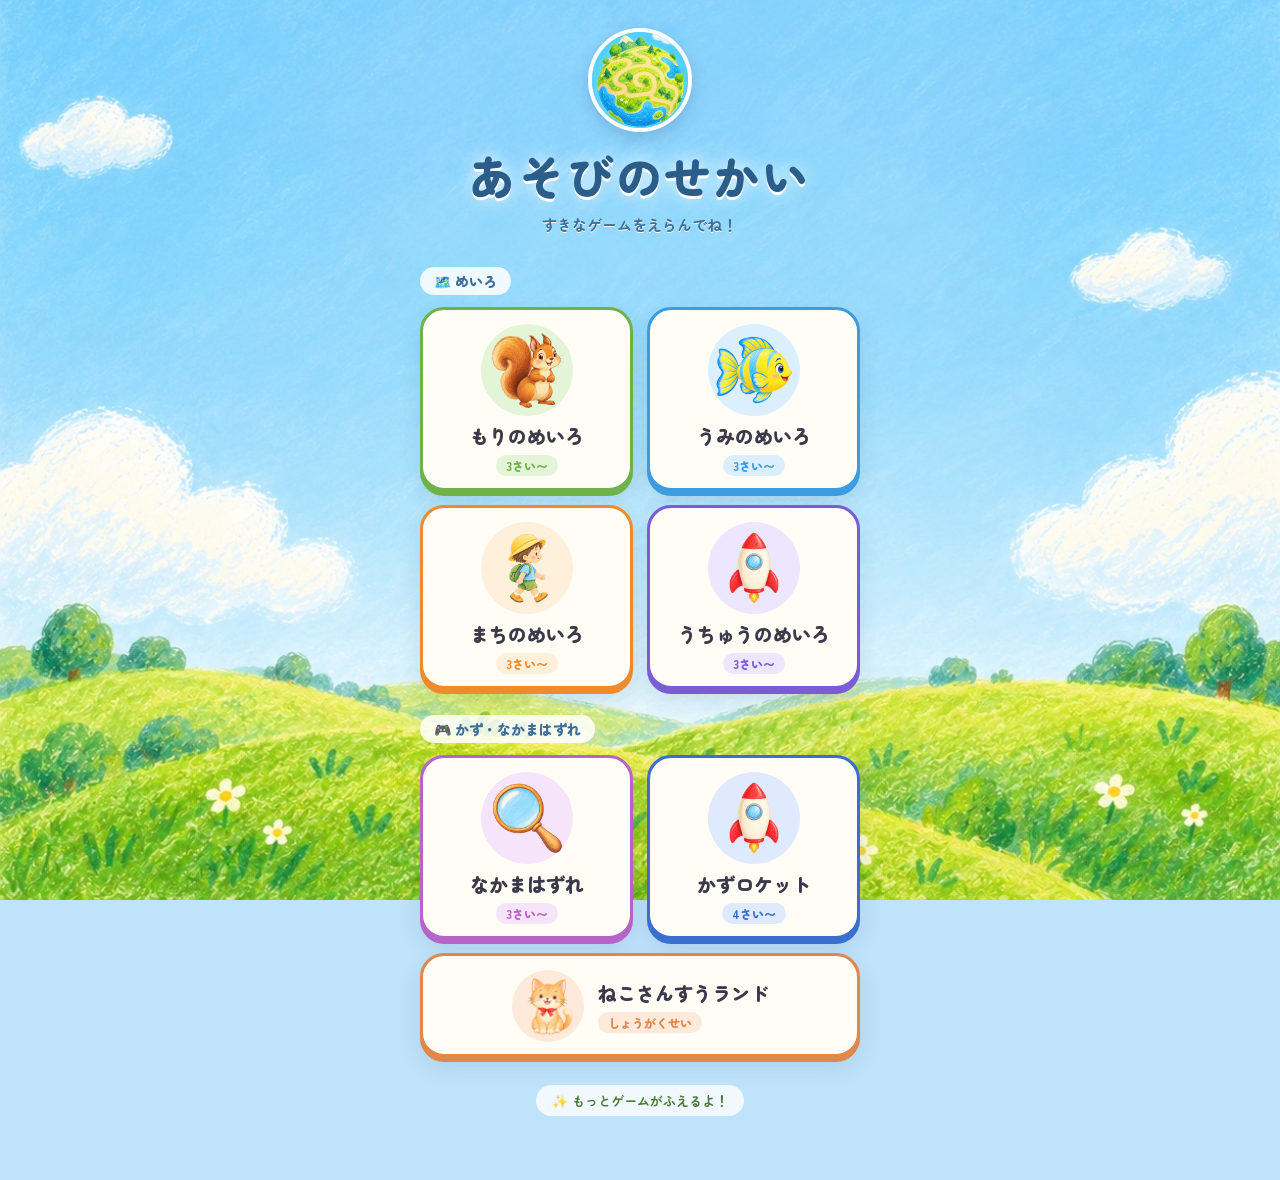
==== commit ddc0cdf5: "レビューを受けて：わりざんLv1の不具合、なかまはずれは選び直し・5問、ねこに「じかんなし」、ホームを2列の絵カードに Co-Authored-By: Claude Opus 5.5 <noreply" ====
--- a/index.html
+++ b/index.html
@@ -45,44 +45,45 @@
   }
 
   /* カード：画用紙に、ゲームごとの色のふち */
+  /* カード：2列。大きな絵・名前・年齢の札。ゲームごとの色のふち */
+  .grid { display: grid; grid-template-columns: 1fr 1fr; gap: 14px; }
   .card {
     --c: #7cbf5a; --c2: #e6f5da;
-    display: block; text-decoration: none;
+    display: flex; flex-direction: column; align-items: center; gap: 6px;
+    padding: 14px 8px 12px; text-decoration: none; text-align: center;
     border-radius: 24px; border: 3px solid var(--c);
     background: #fffdf6;
     box-shadow: 0 5px 0 var(--c), 0 10px 22px rgba(40, 70, 100, 0.12);
     transition: transform 0.15s, box-shadow 0.15s;
     animation: fadeUp 0.5s ease both;
   }
+  .card.wide { grid-column: 1 / -1; flex-direction: row; justify-content: center; gap: 14px; }
   @keyframes fadeUp { from { opacity: 0; transform: translateY(24px); } to { opacity: 1; transform: none; } }
   .card:active { transform: translateY(3px); box-shadow: 0 2px 0 var(--c), 0 4px 10px rgba(40, 70, 100, 0.12); }
   .card-mori   { --c: #6fb24a; --c2: #e4f4d6; animation-delay: .05s; }
   .card-umi    { --c: #3d9be0; --c2: #dcefff; animation-delay: .1s; }
   .card-machi  { --c: #f08a2c; --c2: #fff0dc; animation-delay: .15s; }
   .card-space  { --c: #7a5cd6; --c2: #ece6ff; animation-delay: .2s; }
-  .card-rocket { --c: #3a6fd0; --c2: #e0eaff; animation-delay: .25s; }
-  .card-neko   { --c: #e0884a; --c2: #fdeadb; animation-delay: .3s; }
-  .card-nakama { --c: #b763c7; --c2: #f6e4fa; animation-delay: .35s; }
+  .card-nakama { --c: #b763c7; --c2: #f6e4fa; animation-delay: .25s; }
+  .card-rocket { --c: #3a6fd0; --c2: #e0eaff; animation-delay: .3s; }
+  .card-neko   { --c: #e0884a; --c2: #fdeadb; animation-delay: .35s; }
 
-  .card-inner { display: flex; align-items: center; gap: 14px; padding: 14px 16px; }
   .card-icon {
-    flex: none; width: 72px; height: 72px; border-radius: 50%;
+    width: 92px; height: 92px; border-radius: 50%;
     display: flex; align-items: center; justify-content: center;
-    background: var(--c2); font-size: 42px;
+    background: var(--c2);
     animation: iconFloat 3s ease-in-out infinite;
   }
+  .card-icon img { width: 78px; height: 78px; display: block; }
+  .wide .card-icon { width: 72px; height: 72px; }
+  .wide .card-icon img { width: 60px; height: 60px; }
   @keyframes iconFloat { 0%, 100% { transform: translateY(0) rotate(-3deg); } 50% { transform: translateY(-4px) rotate(3deg); } }
   .card-umi .card-icon { animation-delay: -1s; } .card-machi .card-icon { animation-delay: -2s; }
   .card-space .card-icon { animation-delay: -.5s; } .card-rocket .card-icon { animation-delay: -1.5s; }
   .card-neko .card-icon { animation-delay: -2.5s; } .card-nakama .card-icon { animation-delay: -.8s; }
-  .card-icon img { width: 60px; height: 60px; display: block; }
-  .card-text { flex: 1; min-width: 0; }
-  .card-title { font-size: clamp(15px, 4.8vw, 21px); font-weight: 900; color: #3b3a4a; letter-spacing: 0.02em; white-space: nowrap; }
-  .card-nakama .card-title { font-size: clamp(14px, 4.3vw, 21px); } /* いちばん長い名前 */
-  .card-desc { margin-top: 2px; font-size: 12px; font-weight: 700; color: #6b6878; }
-  .card-levels { margin-top: 6px; display: flex; gap: 4px; flex-wrap: wrap; }
-  .level-tag { padding: 2px 9px; border-radius: 999px; background: var(--c2); color: var(--c); font-size: 11px; font-weight: 800; }
-  .card-arrow { flex: none; font-size: 18px; color: var(--c); }
+  .card-title { font-size: clamp(14px, 4.2vw, 19px); font-weight: 900; color: #3b3a4a; white-space: nowrap; }
+  .level-tag { padding: 2px 10px; border-radius: 999px; background: var(--c2); color: var(--c); font-size: 12px; font-weight: 800; }
+  .wide .text { display: flex; flex-direction: column; align-items: flex-start; gap: 6px; }
 
   .footer {
     margin-top: 28px; padding: 6px 16px; border-radius: 999px;
@@ -102,128 +103,48 @@
   </div>
 
   <div class="cards">
+    <div class="section-label">🗺️ めいろ</div>
+    <div class="grid">
+      <a class="card card-mori" href="forest-maze.html">
+        <span class="card-icon"><img src="images/chara/risu.png" alt=""></span>
+        <span class="card-title">もりのめいろ</span>
+        <span class="level-tag">3さい〜</span>
+      </a>
+      <a class="card card-umi" href="ocean-maze.html">
+        <span class="card-icon"><img src="images/chara/sakana.png" alt=""></span>
+        <span class="card-title">うみのめいろ</span>
+        <span class="level-tag">3さい〜</span>
+      </a>
+      <a class="card card-machi" href="city-maze.html">
+        <span class="card-icon"><img src="images/chara/kodomo.png" alt=""></span>
+        <span class="card-title">まちのめいろ</span>
+        <span class="level-tag">3さい〜</span>
+      </a>
+      <a class="card card-space" href="space-maze.html">
+        <span class="card-icon"><img src="images/chara/roketto.png" alt=""></span>
+        <span class="card-title">うちゅうのめいろ</span>
+        <span class="level-tag">3さい〜</span>
+      </a>
+    </div>
 
-    <div class="section-label">🗺️ めいろ</div>
-
-    <!-- もりのめいろ -->
-    <a class="card card-mori" href="forest-maze.html">
-      <div class="card-inner">
-        <div class="card-icon"><img src="images/chara/risu.png" alt=""></div>
-        <div class="card-text">
-          <div class="card-title">もりのめいろ</div>
-          <div class="card-desc">もりのなかをたんけんしよう！</div>
-          <div class="card-levels">
-            <span class="level-tag">かんたん</span>
-            <span class="level-tag">ふつう</span>
-            <span class="level-tag">むずかしい</span>
-          </div>
-        </div>
-        <div class="card-arrow">▶</div>
-      </div>
-    </a>
-
-    <!-- うみのめいろ -->
-    <a class="card card-umi" href="ocean-maze.html">
-      <div class="card-inner">
-        <div class="card-icon"><img src="images/chara/sakana.png" alt=""></div>
-        <div class="card-text">
-          <div class="card-title">うみのめいろ</div>
-          <div class="card-desc">しんかいをおよいでゴールへ！</div>
-          <div class="card-levels">
-            <span class="level-tag">かんたん</span>
-            <span class="level-tag">ふつう</span>
-            <span class="level-tag">むずかしい</span>
-          </div>
-        </div>
-        <div class="card-arrow">▶</div>
-      </div>
-    </a>
-
-    <!-- まちのめいろ -->
-    <a class="card card-machi" href="city-maze.html">
-      <div class="card-inner">
-        <div class="card-icon"><img src="images/chara/kodomo.png" alt=""></div>
-        <div class="card-text">
-          <div class="card-title">まちのめいろ</div>
-          <div class="card-desc">まちをさんぽしてゴールへ！</div>
-          <div class="card-levels">
-            <span class="level-tag">かんたん</span>
-            <span class="level-tag">ふつう</span>
-            <span class="level-tag">むずかしい</span>
-          </div>
-        </div>
-        <div class="card-arrow">▶</div>
-      </div>
-    </a>
-
-    <!-- うちゅうのめいろ -->
-    <a class="card card-space" href="space-maze.html">
-      <div class="card-inner">
-        <div class="card-icon"><img src="images/chara/roketto.png" alt=""></div>
-        <div class="card-text">
-          <div class="card-title">うちゅうのめいろ</div>
-          <div class="card-desc">うちゅうをとんでゴールへ！</div>
-          <div class="card-levels">
-            <span class="level-tag">かんたん</span>
-            <span class="level-tag">ふつう</span>
-            <span class="level-tag">むずかしい</span>
-          </div>
-        </div>
-        <div class="card-arrow">▶</div>
-      </div>
-    </a>
-
-    <div class="section-label">🎮 ゲーム</div>
-
-    <!-- かずロケット -->
-    <a class="card card-rocket" href="kazu-rocket.html">
-      <div class="card-inner">
-        <div class="card-icon"><img src="images/chara/roketto.png" alt=""></div>
-        <div class="card-text">
-          <div class="card-title">かずロケット</div>
-          <div class="card-desc">かずをかぞえてロケットをとばそう！</div>
-          <div class="card-levels">
-            <span class="level-tag">6コース</span>
-            <span class="level-tag">ロケットあんろっく</span>
-          </div>
-        </div>
-        <div class="card-arrow">▶</div>
-      </div>
-    </a>
-
-    <!-- ねこさんすうランド -->
-    <a class="card card-neko" href="neko-math.html">
-      <div class="card-inner">
-        <div class="card-icon"><img src="images/chara/neko.png" alt=""></div>
-        <div class="card-text">
-          <div class="card-title">ねこさんすうランド</div>
-          <div class="card-desc">ねこといっしょにかけざん・わりざん！</div>
-          <div class="card-levels">
-            <span class="level-tag">しょうがくせい むけ</span>
-            <span class="level-tag">かけざん</span>
-            <span class="level-tag">わりざん</span>
-          </div>
-        </div>
-        <div class="card-arrow">▶</div>
-      </div>
-    </a>
-
-    <!-- なかまわけ -->
-    <a class="card card-nakama" href="nakamawake.html">
-      <div class="card-inner">
-        <div class="card-icon"><img src="images/chara/mushimegane.png" alt=""></div>
-        <div class="card-text">
-          <div class="card-title">なかまはずれは どれ？</div>
-          <div class="card-desc">なかまはずれをみつけよう！</div>
-          <div class="card-levels">
-            <span class="level-tag">3〜4さい</span>
-            <span class="level-tag">8カテゴリ</span>
-          </div>
-        </div>
-        <div class="card-arrow">▶</div>
-      </div>
-    </a>
-
+    <div class="section-label">🎮 かず・なかまはずれ</div>
+    <div class="grid">
+      <a class="card card-nakama" href="nakamawake.html">
+        <span class="card-icon"><img src="images/chara/mushimegane.png" alt=""></span>
+        <span class="card-title">なかまはずれ</span>
+        <span class="level-tag">3さい〜</span>
+      </a>
+      <a class="card card-rocket" href="kazu-rocket.html">
+        <span class="card-icon"><img src="images/chara/roketto.png" alt=""></span>
+        <span class="card-title">かずロケット</span>
+        <span class="level-tag">4さい〜</span>
+      </a>
+      <a class="card card-neko wide" href="neko-math.html">
+        <span class="card-icon"><img src="images/chara/neko.png" alt=""></span>
+        <span class="text"><span class="card-title">ねこさんすうランド</span>
+        <span class="level-tag">しょうがくせい</span></span>
+      </a>
+    </div>
   </div>
 
   <p class="footer">✨ もっとゲームがふえるよ！</p>
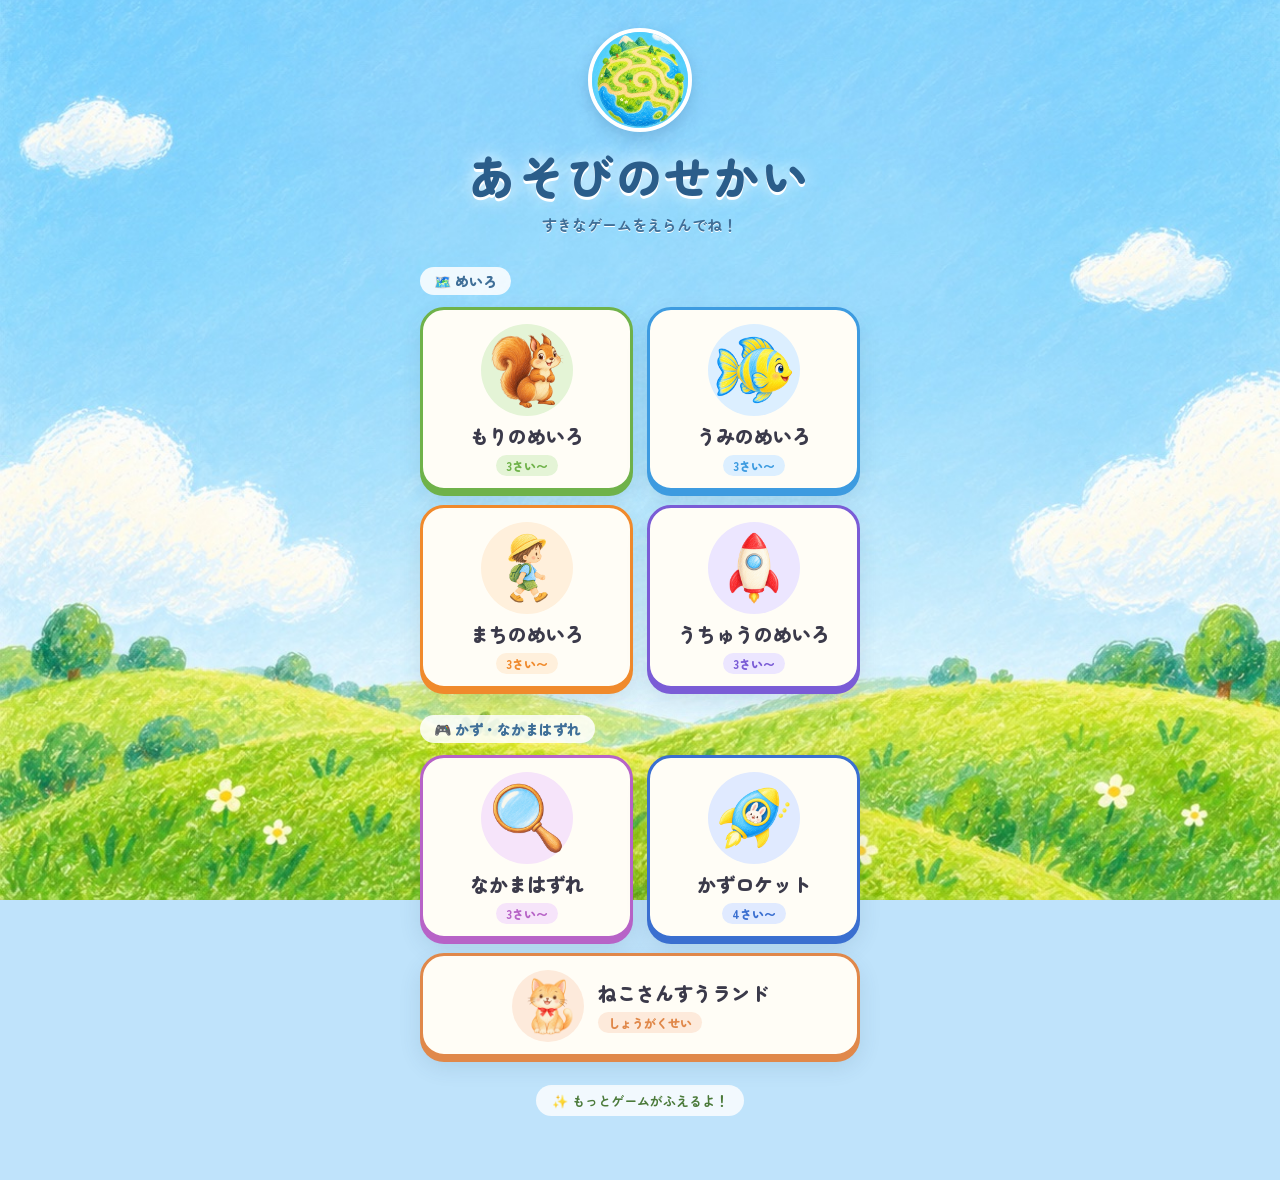
==== commit aa4fb0c8: "ホーム：かずロケットのカードを うさぎのロケットの絵に（うちゅうのめいろと見分ける） Co-Authored-By: Claude Opus 5.5 <noreply@anthropic.com>" ====
--- a/index.html
+++ b/index.html
@@ -135,7 +135,7 @@
         <span class="level-tag">3さい〜</span>
       </a>
       <a class="card card-rocket" href="kazu-rocket.html">
-        <span class="card-icon"><img src="images/chara/roketto.png" alt=""></span>
+        <span class="card-icon"><img src="images/chara/kazu.png" alt=""></span>
         <span class="card-title">かずロケット</span>
         <span class="level-tag">4さい〜</span>
       </a>
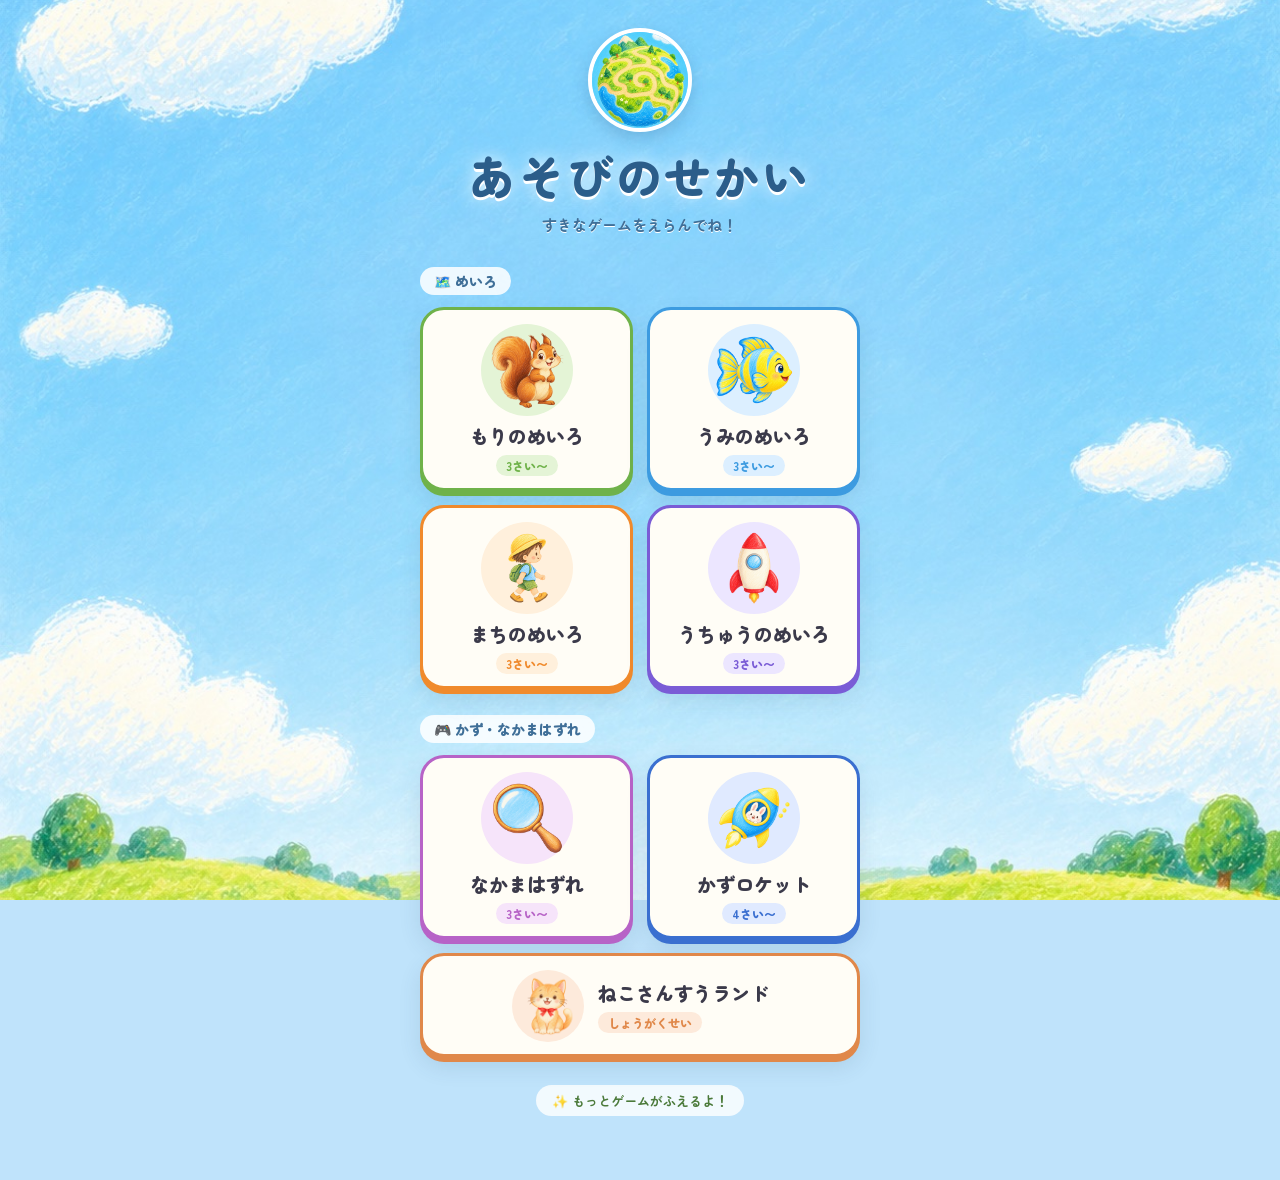
==== commit 8f0387c1: "背景の絵を画面に固定した層に描く（iPhone で下の飾りが画面の外に出ていた） Co-Authored-By: Claude Opus 5.5 <noreply@anthropic.com>" ====
--- a/index.html
+++ b/index.html
@@ -11,7 +11,7 @@
   * { margin: 0; padding: 0; box-sizing: border-box; }
   body {
     min-height: 100vh;
-    background: #bfe3fb url('images/sky.jpg') center bottom / cover no-repeat fixed;
+    background: #bfe3fb;
     overflow-x: hidden;
   }
   .content {
@@ -90,6 +90,7 @@
     background: rgba(255, 255, 255, 0.8);
     font-size: 13px; font-weight: 700; color: #4b7a3a;
   }
+  body::before { background-image: url('images/sky.jpg'); } /* 背景の絵（common/asobi.css の固定の層） */
 </style>
 </head>
 <body data-asobi="index">
--- a/common/asobi.css
+++ b/common/asobi.css
@@ -45,3 +45,11 @@
 /* アプリ（iPhone）では画面のいちばん上（時計・電池の帯）の下までゲームの背景を広げ、中身は帯の下から始める。
    ブラウザでは env() が 0 なので何も変わらない */
 html { padding-top: env(safe-area-inset-top); padding-bottom: env(safe-area-inset-bottom); }
+
+/* 背景の絵（各ページの <style> に body::before { background-image: url(...) } を書く）。
+   iPhone では background-attachment: fixed が効かず、絵がページ全体に広がって下の飾りが画面の外に出てしまうので、
+   画面に固定した層に描く。下の飾り（葉っぱ・花・家など）がいつも画面のいちばん下に見える */
+body::before {
+  content: ''; position: fixed; inset: 0; z-index: -1; pointer-events: none;
+  background: none center / cover no-repeat;
+}
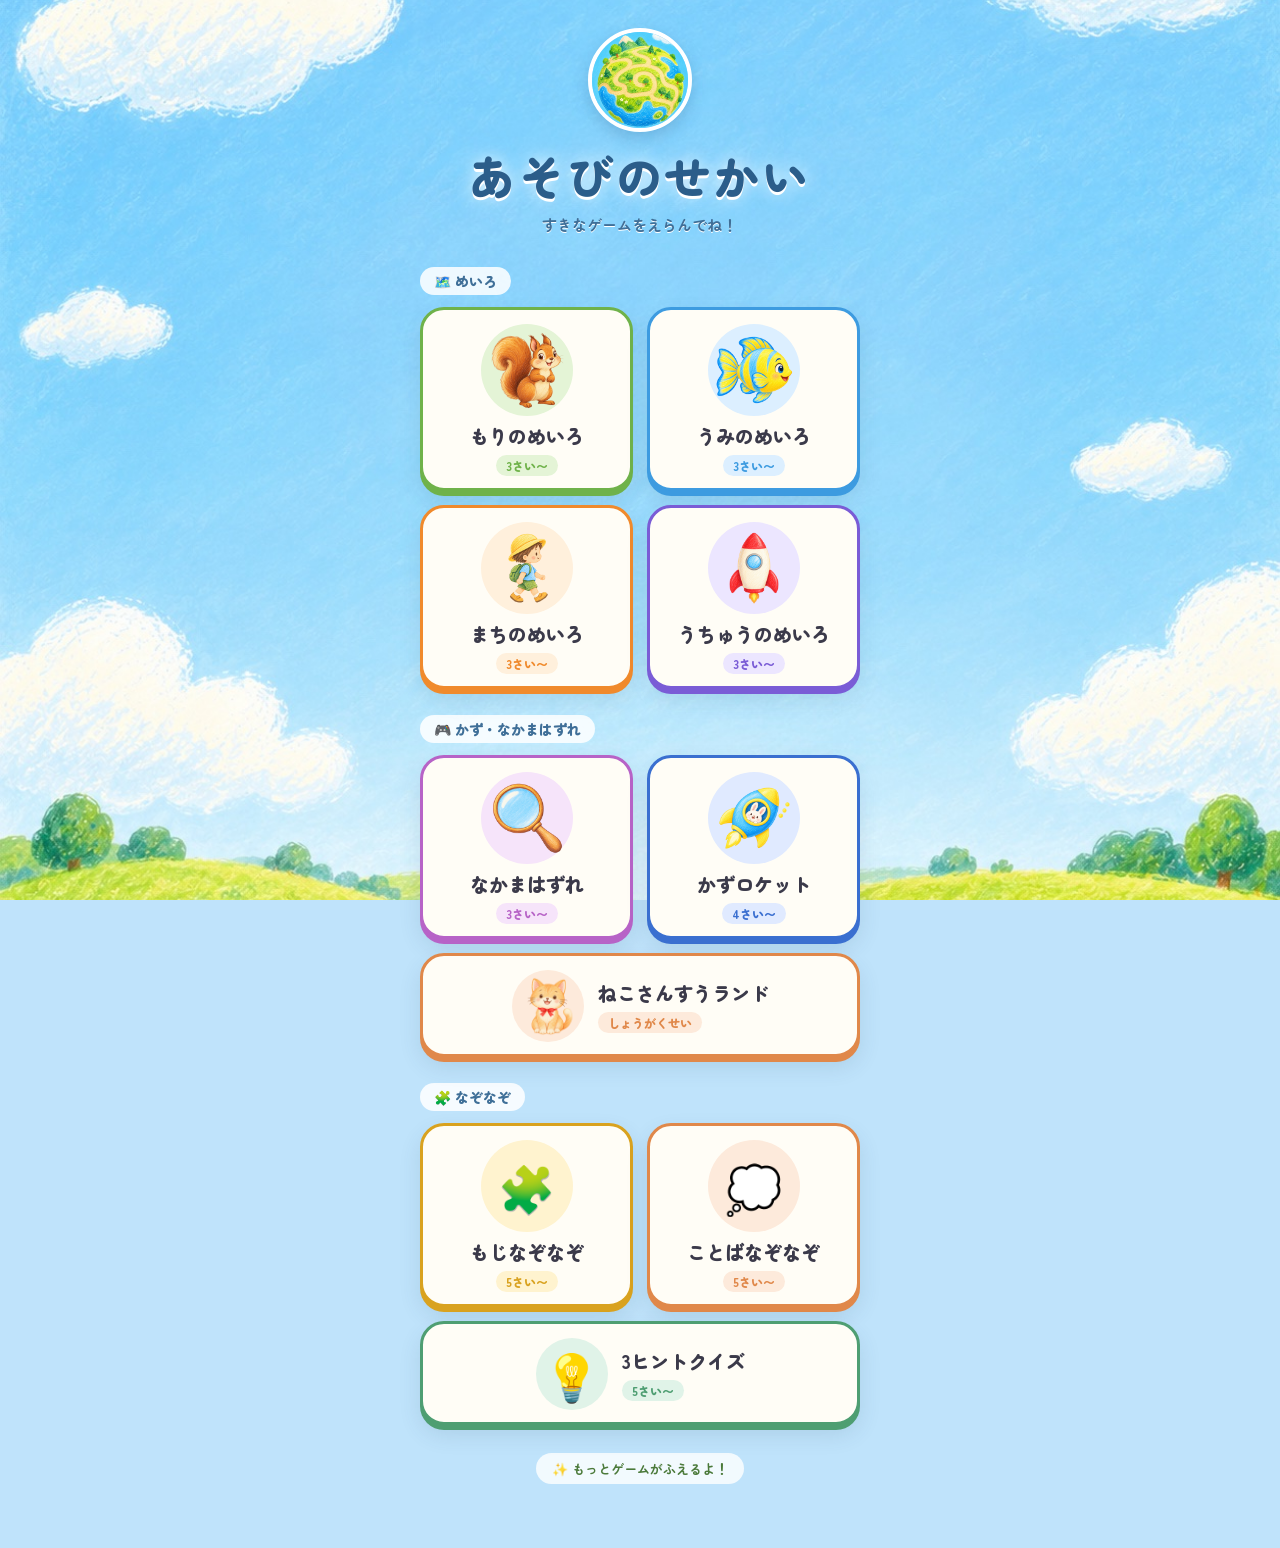
==== commit d9e133cc: "めいろ：音ボタン廃止・BGM常時・長押し移動・ゴールは行きどまり／かずロケット・ねこの整理／なぞなぞ3種を追加 Co-Authored-By: Claude Sonnet 5.5 <noreply@a" ====
--- a/index.html
+++ b/index.html
@@ -66,6 +66,10 @@
   .card-space  { --c: #7a5cd6; --c2: #ece6ff; animation-delay: .2s; }
   .card-nakama { --c: #b763c7; --c2: #f6e4fa; animation-delay: .25s; }
   .card-rocket { --c: #3a6fd0; --c2: #e0eaff; animation-delay: .3s; }
+  .card-nazo   { --c: #d9a21f; --c2: #fff3cf; animation-delay: .4s; }
+  .card-nazo .card-icon { font-size: 46px; }
+  .card-hint3 { --c: #4e9e72; --c2: #e0f3e8; animation-delay: .5s; }
+  .card-koto { --c: #e0884a; --c2: #fdeadb; animation-delay: .45s; }
   .card-neko   { --c: #e0884a; --c2: #fdeadb; animation-delay: .35s; }
 
   .card-icon {
@@ -146,6 +150,25 @@
         <span class="level-tag">しょうがくせい</span></span>
       </a>
     </div>
+
+    <div class="section-label">🧩 なぞなぞ</div>
+    <div class="grid">
+      <a class="card card-nazo" href="mojinazo.html">
+        <span class="card-icon">🧩</span>
+        <span class="card-title">もじなぞなぞ</span>
+        <span class="level-tag">5さい〜</span>
+      </a>
+      <a class="card card-nazo card-koto" href="kotobanazo.html">
+        <span class="card-icon">💭</span>
+        <span class="card-title">ことばなぞなぞ</span>
+        <span class="level-tag">5さい〜</span>
+      </a>
+      <a class="card card-nazo card-hint3 wide" href="hint3.html">
+        <span class="card-icon">💡</span>
+        <span class="text"><span class="card-title">3ヒントクイズ</span>
+        <span class="level-tag">5さい〜</span></span>
+      </a>
+    </div>
   </div>
 
   <p class="footer">✨ もっとゲームがふえるよ！</p>
